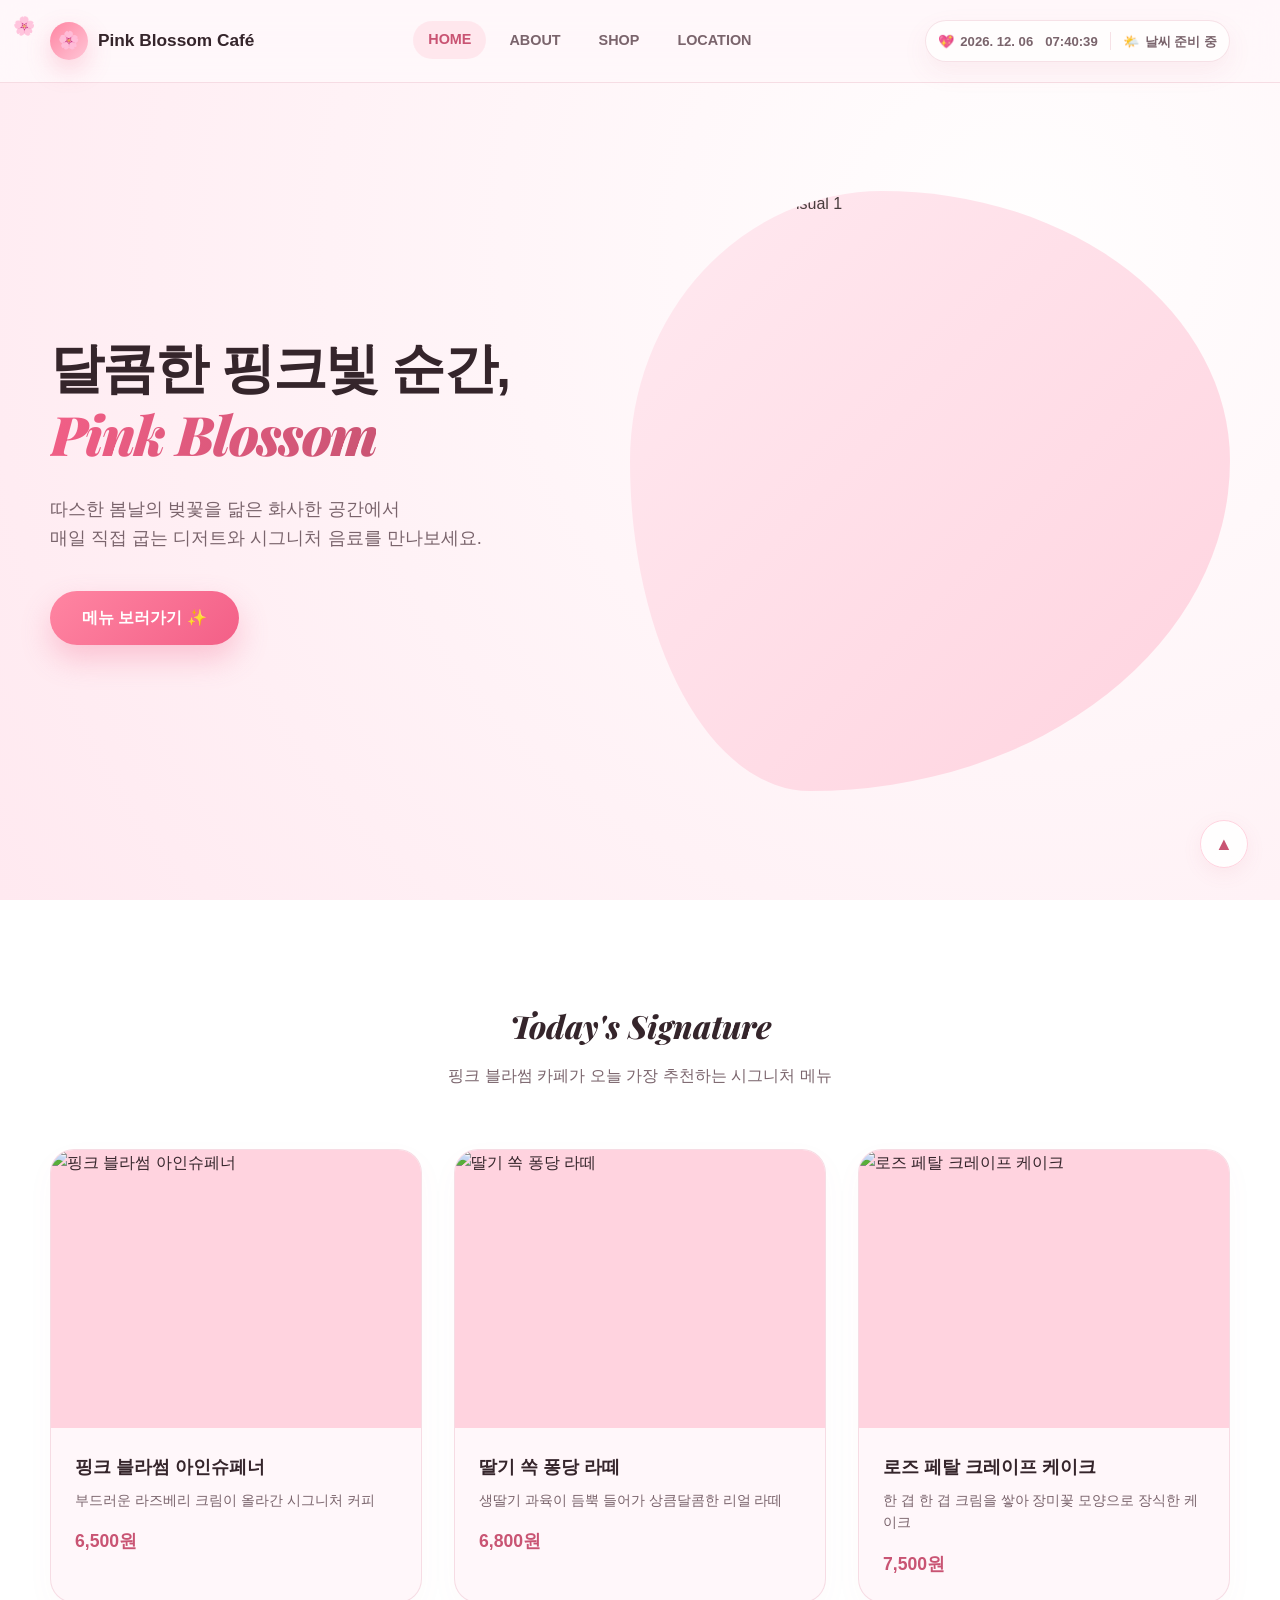
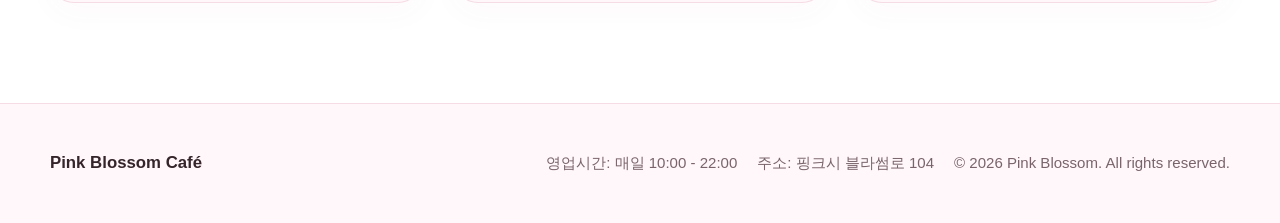
==== index.html @ 277e0fad "first commit: 핑크 블라썸 카페" ====
<!DOCTYPE html>
<html lang="ko">
<head>
    <meta charset="UTF-8">
    <meta name="viewport" content="width=device-width, initial-scale=1.0">
    <title>Pink Blossom Cafe</title>
    <link rel="stylesheet" href="./css/reset.css" />
    <link rel="stylesheet" href="./css/common.css" />
    <link rel="stylesheet" href="./css/index.css" />
</head>
<body>

    <header class="site-header">
        <nav class="gnb">
            <a href="index.html" class="brand">
                <span class="brand-mark">🌸</span>
                <span>Pink Blossom Café</span>
            </a>
            <ul class="nav-links">
                <li><a href="index.html" class="active">HOME</a></li>
                <li><a href="about.html">ABOUT</a></li>
                <li><a href="shop.html">SHOP</a></li>
                <li><a href="location.html">LOCATION</a></li>
            </ul>
            <div class="status-widget">
        <div class="status-item">
            💖 <span id="date-text">0000. 00. 00</span> 
            <span id="clock-text" style="margin-left: 6px;">00:00:00</span>
        </div>
        <div class="status-divider"></div>
        <div class="status-item">🌤️ <span id="weather-text">날씨 불러오는 중</span></div>
    </div>
        </nav>
    </header>

    <main>
        <section class="hero">
            <div class="hero-inner">
                <div class="hero-content">
                    <h1 class="hero-title">달콤한 핑크빛 순간,<br><span>Pink Blossom</span></h1>
                    <p class="hero-lead">따스한 봄날의 벚꽃을 닮은 화사한 공간에서<br>매일 직접 굽는 디저트와 시그니처 음료를 만나보세요.</p>
                    <a href="shop.html" class="hero-action">메뉴 보러가기 ✨</a>
                </div>
               <div class="hero-visual">
            <img src="https://images.unsplash.com/photo-1554118811-1e0d58224f24?auto=format&fit=crop&w=800&q=80" alt="Pink Blossom Cafe Visual 1" class="slide-img active">
            <img src="https://images.unsplash.com/photo-1559925393-8be0ec4767c8?auto=format&fit=crop&w=800&q=80" alt="Pink Blossom Cafe Visual 2" class="slide-img">
            <img src="https://images.unsplash.com/photo-1517248135467-4c7edcad34c4?auto=format&fit=crop&w=800&q=80" alt="Pink Blossom Cafe Visual 3" class="slide-img">
        </div>
            </div>
        </section>

        <section class="featured">
            <div class="featured-inner">
                <div class="section-header">
                    <h2 class="section-title">Today's Signature</h2>
                    <p class="section-lead">핑크 블라썸 카페가 오늘 가장 추천하는 시그니처 메뉴</p>
                </div>
                <div class="menu-grid">
                    <div class="menu-card">
                        <div class="menu-thumb">
                            <img src="https://images.unsplash.com/photo-1572490122747-3968b75cc699?auto=format&fit=crop&w=500&q=80" alt="핑크 블라썸 아인슈페너">
                        </div>
                        <div class="menu-meta">
                            <h3 class="menu-name">핑크 블라썸 아인슈페너</h3>
                            <p class="menu-desc">부드러운 라즈베리 크림이 올라간 시그니처 커피</p>
                            <span class="menu-price">6,500원</span>
                        </div>
                    </div>
                    <div class="menu-card">
                        <div class="menu-thumb">
                            <img src="https://images.unsplash.com/photo-1488477181946-6428a0291777?auto=format&fit=crop&w=500&q=80" alt="딸기 쏙 퐁당 라떼">
                        </div>
                        <div class="menu-meta">
                            <h3 class="menu-name">딸기 쏙 퐁당 라떼</h3>
                            <p class="menu-desc">생딸기 과육이 듬뿍 들어가 상큼달콤한 리얼 라떼</p>
                            <span class="menu-price">6,800원</span>
                        </div>
                    </div>
                    <div class="menu-card">
                        <div class="menu-thumb">
                            <img src="https://images.unsplash.com/photo-1517701604599-bb29b565090c?auto=format&fit=crop&w=500&q=80" alt="로즈 페탈 크레이프 케이크">
                        </div>
                        <div class="menu-meta">
                            <h3 class="menu-name">로즈 페탈 크레이프 케이크</h3>
                            <p class="menu-desc">한 겹 한 겹 크림을 쌓아 장미꽃 모양으로 장식한 케이크</p>
                            <span class="menu-price">7,500원</span>
                        </div>
                    </div>
                </div>
            </div>
        </section>
    </main>

    <footer class="site-footer">
        <div class="footer-inner">
            <div class="footer-brand">Pink Blossom Café</div>
            <ul class="footer-info">
                <li>영업시간: 매일 10:00 - 22:00</li>
                <li>주소: 핑크시 블라썸로 104</li>
                <li>© 2026 Pink Blossom. All rights reserved.</li>
            </ul>
        </div>
    </footer>

        <!-- 첫번째 화면으로 돌아가기 -->
    <div class="back" onclick="window.scrollTo({top: 0, behavior: 'smooth'});"></div>

        <!-- 마우스 이벤트 -->
        <div class="cursor-follower"></div> 

    <script src="js/main.js"></script>
</body>
</html>
---- css/common.css ----
/* css/common.css */

/* 구글 웹폰트 및 프리텐다드 불러오기 */
@import url('https://fonts.googleapis.com/css2?family=Playfair+Display:ital,wght@0,400..900;1,400..900&display=swap');
@import url("https://cdn.jsdelivr.net/gh/orioncactus/pretendard@v1.3.9/dist/web/static/pretendard.css");

/* 2. 전역 본문 폰트 지정 (기본값은 깔끔한 프리텐다드로!) */
body {
    font-family: "Pretendard", -apple-system, BlinkMacSystemFont, system-ui, Roboto, sans-serif;
}

/* 메인 타이틀이나 영어로 된 헤드라인에만 Playfair Display 적용 */
.hero-title span, 
.section-title,
.shop-title,
.story-subtitle {
    font-family: 'Playfair Display', Georgia, serif;
    font-style: italic; 
}

/* 1. 디자인 시스템 변수 및 전역 초기화 */
:root {
    --pink-50: #fff7fa;
    --pink-100: #ffe9f0;
    --pink-200: #ffd3df;
    --pink-400: #ff85a2;
    --pink-500: #f35f87;
    --rose: #c95473;
    --cream: #fffaf6;
    --ink: #35252b;
    --muted: #7a646c;
    --line: rgba(201, 84, 115, 0.16);
    --shadow: 0 18px 45px rgba(201, 84, 115, 0.14);
}

* {
    box-sizing: border-box;
}

html {
    scroll-behavior: smooth;
}

body {
    margin: 0;
    padding-top: 82px;
    color: var(--ink);
    font-family: "Pretendard", "Noto Sans KR", "Apple SD Gothic Neo", Arial, sans-serif;
    line-height: 1.6;
    background: linear-gradient(180deg, var(--pink-50) 0%, #ffffff 48%, var(--cream) 100%);
}

a {
    color: inherit;
    text-decoration: none;
}

img {
    display: block;
    width: 100%;
    height: 100%;
    object-fit: cover;
}

/* 2. 상단 헤더 & 네비게이션 (GNB) */
.site-header {
    position: fixed;
    top: 0;
    left: 0;
    right: 0;
    z-index: 20;
    border-bottom: 1px solid var(--line);
    background: rgba(255, 247, 250, 0.88);
    backdrop-filter: blur(18px);
}

.gnb {
    display: flex;
    align-items: center;
    justify-content: space-between;
    gap: 28px;
    width: min(1180px, calc(100% - 40px));
    min-height: 82px;
    margin: 0 auto;
}

.brand {
    display: inline-flex;
    align-items: center;
    gap: 10px;
    font-size: 1.08rem;
    font-weight: 800;
    white-space: nowrap;
}

.brand-mark {
    display: grid;
    width: 38px;
    height: 38px;
    place-items: center;
    border-radius: 50%;
    color: #ffffff;
    background: linear-gradient(135deg, var(--pink-400), #ffc6d7);
    box-shadow: 0 10px 24px rgba(243, 95, 135, 0.25);
}

.nav-links {
    display: flex;
    align-items: center;
    justify-content: center;
    gap: 8px;
    margin: 0;
    padding: 0;
    list-style: none;
}

.nav-links a {
    display: inline-flex;
    align-items: center;
    min-height: 38px;
    padding: 0 15px;
    border-radius: 999px;
    color: var(--muted);
    font-size: 0.9rem;
    font-weight: 700;
    transition: color 180ms ease, background-color 180ms ease, transform 180ms ease;
}

.nav-links a:hover,
.nav-links a:focus-visible,
.nav-links a.active {
    color: var(--rose);
    background: rgba(255, 133, 162, 0.14);
    transform: translateY(-1px);
    outline: none;
}

/* 3. 날씨 & 시간 위젯 */
.status-widget {
    display: flex;
    align-items: center;
    gap: 12px;
    min-height: 42px;
    padding: 7px 12px;
    border: 1px solid var(--line);
    border-radius: 999px;
    color: var(--muted);
    background: rgba(255, 255, 255, 0.72);
    box-shadow: 0 10px 26px rgba(201, 84, 115, 0.08);
    font-size: 0.82rem;
    font-weight: 700;
    white-space: nowrap;
}

.status-item {
    display: inline-flex;
    align-items: center;
    gap: 6px;
}

.status-divider {
    width: 1px;
    height: 18px;
    background: var(--line);
}

/* 4. 하단 푸터 */
.site-footer {
    padding: 46px 0;
    border-top: 1px solid var(--line);
    background: #fff7fa;
}

.footer-inner {
    display: flex;
    align-items: center;
    justify-content: space-between;
    gap: 28px;
    width: min(1180px, calc(100% - 40px));
    margin: 0 auto;
    color: var(--muted);
    font-size: 0.94rem;
}

.footer-brand {
    color: var(--ink);
    font-size: 1.05rem;
    font-weight: 900;
}

.footer-info {
    display: flex;
    flex-wrap: wrap;
    justify-content: flex-end;
    gap: 10px 20px;
    margin: 0;
    padding: 0;
    list-style: none;
}

/* 5. 헤더/푸터 반응형 미디어쿼리 */
@media (max-width: 920px) {
    body { padding-top: 132px; }
    .gnb { flex-wrap: wrap; justify-content: center; gap: 12px 18px; padding: 14px 0; }
    .brand { flex: 1 1 100%; justify-content: center; }
    .footer-inner { align-items: flex-start; flex-direction: column; }
    .footer-info { justify-content: flex-start; }
}

@media (max-width: 640px) {
    body { padding-top: 178px; }
    .gnb { width: min(100% - 28px, 1180px); }
    .nav-links { width: 100%; justify-content: space-between; gap: 2px; }
    .nav-links a { padding: 0 9px; font-size: 0.78rem; }
    .status-widget { width: 100%; justify-content: center; border-radius: 18px; white-space: normal; }
    .footer-inner { width: min(100% - 28px, 1180px); }
}


/* css/common.css 맨 하단 교체 부착 */

.back {
    /* 1. 화면 우측 하단에 완벽한 원형으로 고정 */
    position: fixed;
    right: 32px;
    bottom: 32px;
    width: 48px;  /* 가로세로 똑같이 줘서 예쁜 정원 만들기 */
    height: 48px;
    z-index: 100;
    
    /* 2. 핑크 블라썸 특유의 맑고 영롱한 유리 효과 */
    background: rgba(255, 255, 255, 0.85);
    backdrop-filter: blur(8px);
    border: 1px solid var(--pink-200);
    border-radius: 50%; /* 완벽한 동그라미 */
    
    /* 3. 내부 화살표(▲) 정중앙 정렬 및 스타일 */
    display: flex;
    align-items: center;
    justify-content: center;
    color: var(--rose);
    font-size: 18px;
    cursor: pointer;
    box-shadow: 0 6px 20px rgba(201, 84, 115, 0.08);
    
    /* 4. 꾸물거림 없는 깔끔한 직선/곡선 모션 세팅 */
    transform: translateY(0);
    /* 찌그러지는 scale 대신 위치(transform)와 부드러운 색상 변화만 타겟팅 */
    transition: transform 0.3s cubic-bezier(0.25, 1, 0.5, 1), 
                background-color 0.2s ease, 
                color 0.2s ease, 
                box-shadow 0.2s ease;
}

/* 텍스트 대신 깔끔하게 위를 가리키는 화살표 기호 가상요소로 심기 */
.back::before {
    content: '▲'; /* 가상 요소로 화살표 배치 */
    font-family: sans-serif;
}

/* 마우스 올렸을 때 (Hover) */
.back:hover {
    background: var(--pink-500);
    color: #ffffff;
    border-color: var(--pink-500);
    box-shadow: 0 10px 24px rgba(243, 95, 135, 0.25);
    
    /* ★ 꾸물거리지 않게 scale(크기 변화)은 빼버리고, 위로 5px만 쇽- 깔끔하게 리프팅! */
    transform: translateY(-5px); 
}

/* 클릭하는 순간 (Active) */
.back:active {
    /* 누르면 제자리로 슥 내려앉는 직관적인 피드백 */
    transform: translateY(-1px);
    background: var(--rose);
    border-color: var(--rose);
}


/* =========================================================
    마우스를 따라다니는 커서 팔로워 스타일
   ========================================================= */
.cursor-follower {
    position: fixed;
    top: 0;
    left: 0;
    width: 24px;
    height: 24px;
    z-index: 9999;
    pointer-events: none; 
    display: flex;
    align-items: center;
    justify-content: center;
    font-size: 18px;
    line-height: 1;
    margin-left: 12px;
    margin-top: 14px;
    opacity: 0.85;
    transition: transform 0.14s cubic-bezier(0.215, 0.610, 0.355, 1);
    will-change: transform;
}
---- css/index.css ----
/* 메인 비주얼 (Hero Section) */
        .hero {
            display: flex;
            align-items: center;
            min-height: calc(100vh - 82px);
            padding: 80px 0;
            background: radial-gradient(circle at 80% 20%, #fffefe 0%, var(--pink-100) 100%);
            overflow: hidden;
        }

        .hero-inner {
            display: flex;
            align-items: center;
            justify-content: space-between;
            gap: 40px;
            width: min(1180px, calc(100% - 40px));
            margin: 0 auto;
        }

        .hero-content {
            flex: 1;
            max-width: 540px;
            animation: fadeUp 1s cubic-bezier(0.16, 1, 0.3, 1) both;
        }

        .hero-title {
            margin: 0 0 24px;
            color: var(--ink);
            font-size: clamp(2.2rem, 5vw, 3.4rem);
            font-weight: 900;
            line-height: 1.18;
            letter-spacing: -0.03em;
        }

        .hero-title span {
            color: var(--rose);
            background: linear-gradient(120deg, var(--pink-500) 0%, var(--rose) 100%);
            background-clip: text; 
            -webkit-background-clip: text;
            -webkit-text-fill-color: transparent;
        }

        .hero-lead {
            margin: 0 0 38px;
            color: var(--muted);
            font-size: clamp(1rem, 2vw, 1.15rem);
            font-weight: 500;
        }

        .hero-action {
            display: inline-flex;
            align-items: center;
            justify-content: center;
            min-height: 54px;
            padding: 0 32px;
            border-radius: 999px;
            color: #ffffff;
            font-weight: 700;
            background: linear-gradient(135deg, var(--pink-400) 0%, var(--pink-500) 100%);
            box-shadow: 0 14px 30px rgba(243, 95, 135, 0.3);
            transition: transform 0.2s ease, box-shadow 0.2s ease;
        }

        .hero-action:hover {
            transform: translateY(-2px);
            box-shadow: 0 18px 38px rgba(243, 95, 135, 0.4);
        }

        .hero-visual {
            position: relative;
            flex: 1;
            max-width: 620px;
            aspect-ratio: 1;
            border-radius: 42% 58% 70% 30% / 45% 45% 55% 55%;
            background: linear-gradient(135deg, var(--pink-100), var(--pink-200));
            overflow: hidden;
            z-index: 2;
        }

        .hero-visual .slide-img {
            position: absolute;
            top: 0;
            left: 0;
            width: 100%;
            height: 100%;
            object-fit: cover;
            opacity: 0;
            filter: sepia(35%) contrast(92%) brightness(96%);
            transform: scale(1.06);
            transition: opacity 1.2s ease-in-out, transform 4s ease-out;
        }

        .hero-visual .slide-img.active {
            opacity: 0.93;
            transform: scale(1);
            z-index: 3;
        }

        @keyframes fadeIn {
            from {
                opacity: 0;
            }
            to {
                opacity: 1;
            }
        }

        /* 메인 추천 메뉴 섹션 */
        .featured {
            padding: 100px 0;
            background: #ffffff;
        }

        .featured-inner {
            width: min(1180px, calc(100% - 40px));
            margin: 0 auto;
        }

        .section-header {
            text-align: center;
            margin-bottom: 60px;
        }

        .section-title {
            margin: 0 0 12px;
            font-size: 2rem;
            font-weight: 800;
        }

        .section-lead {
            margin: 0;
            color: var(--muted);
        }

        .menu-grid {
            display: grid;
            grid-template-columns: repeat(auto-fit, minmax(280px, 1fr));
            gap: 32px;
        }

        .menu-card {
    border: 1px solid var(--line);
    border-radius: 24px;
    background: var(--pink-50);
    box-shadow: 0 10px 30px rgba(201, 84, 115, 0.03);
    overflow: hidden;

    opacity: 0;
    transform: translateY(40px);
    transition: opacity 0.9s cubic-bezier(0.25, 1, 0.5, 1), 
                transform 0.9s cubic-bezier(0.25, 1, 0.5, 1), 
                box-shadow 0.3s ease;
    will-change: opacity, transform;
}

        .menu-card.show {
            opacity: 1;
            transform: translateY(0);
        }

        .menu-card.show:hover {
            transform: translateY(-6px);
            box-shadow: var(--shadow);
            transition: transform 0.3s cubic-bezier(0.16, 1, 0.3, 1), 
                        box-shadow 0.3s ease;
        }

        .menu-grid .menu-card:nth-child(1) { transition-delay: 0s; }
        .menu-grid .menu-card:nth-child(2) { transition-delay: 0.3s; } 
        .menu-grid .menu-card:nth-child(3) { transition-delay: 0.6s; }

        .menu-thumb {
            width: 100%;
            aspect-ratio: 4 / 3;
            background: var(--pink-200);
        }

        .menu-meta {
            padding: 24px;
        }

        .menu-name {
            margin: 0 0 8px;
            font-size: 1.15rem;
            font-weight: 700;
        }

        .menu-desc {
            margin: 0 0 16px;
            color: var(--muted);
            font-size: 0.88rem;
        }

        .menu-price {
            font-size: 1.1rem;
            font-weight: 800;
            color: var(--rose);
        }

        /* 반응형 미디어쿼리 */
        @media (max-width: 920px) {
            .hero-inner { flex-direction: column; text-align: center; padding-top: 40px; }
            .hero-content { max-width: 100%; }
            .hero-visual { width: 80%; max-width: 360px; }
        }
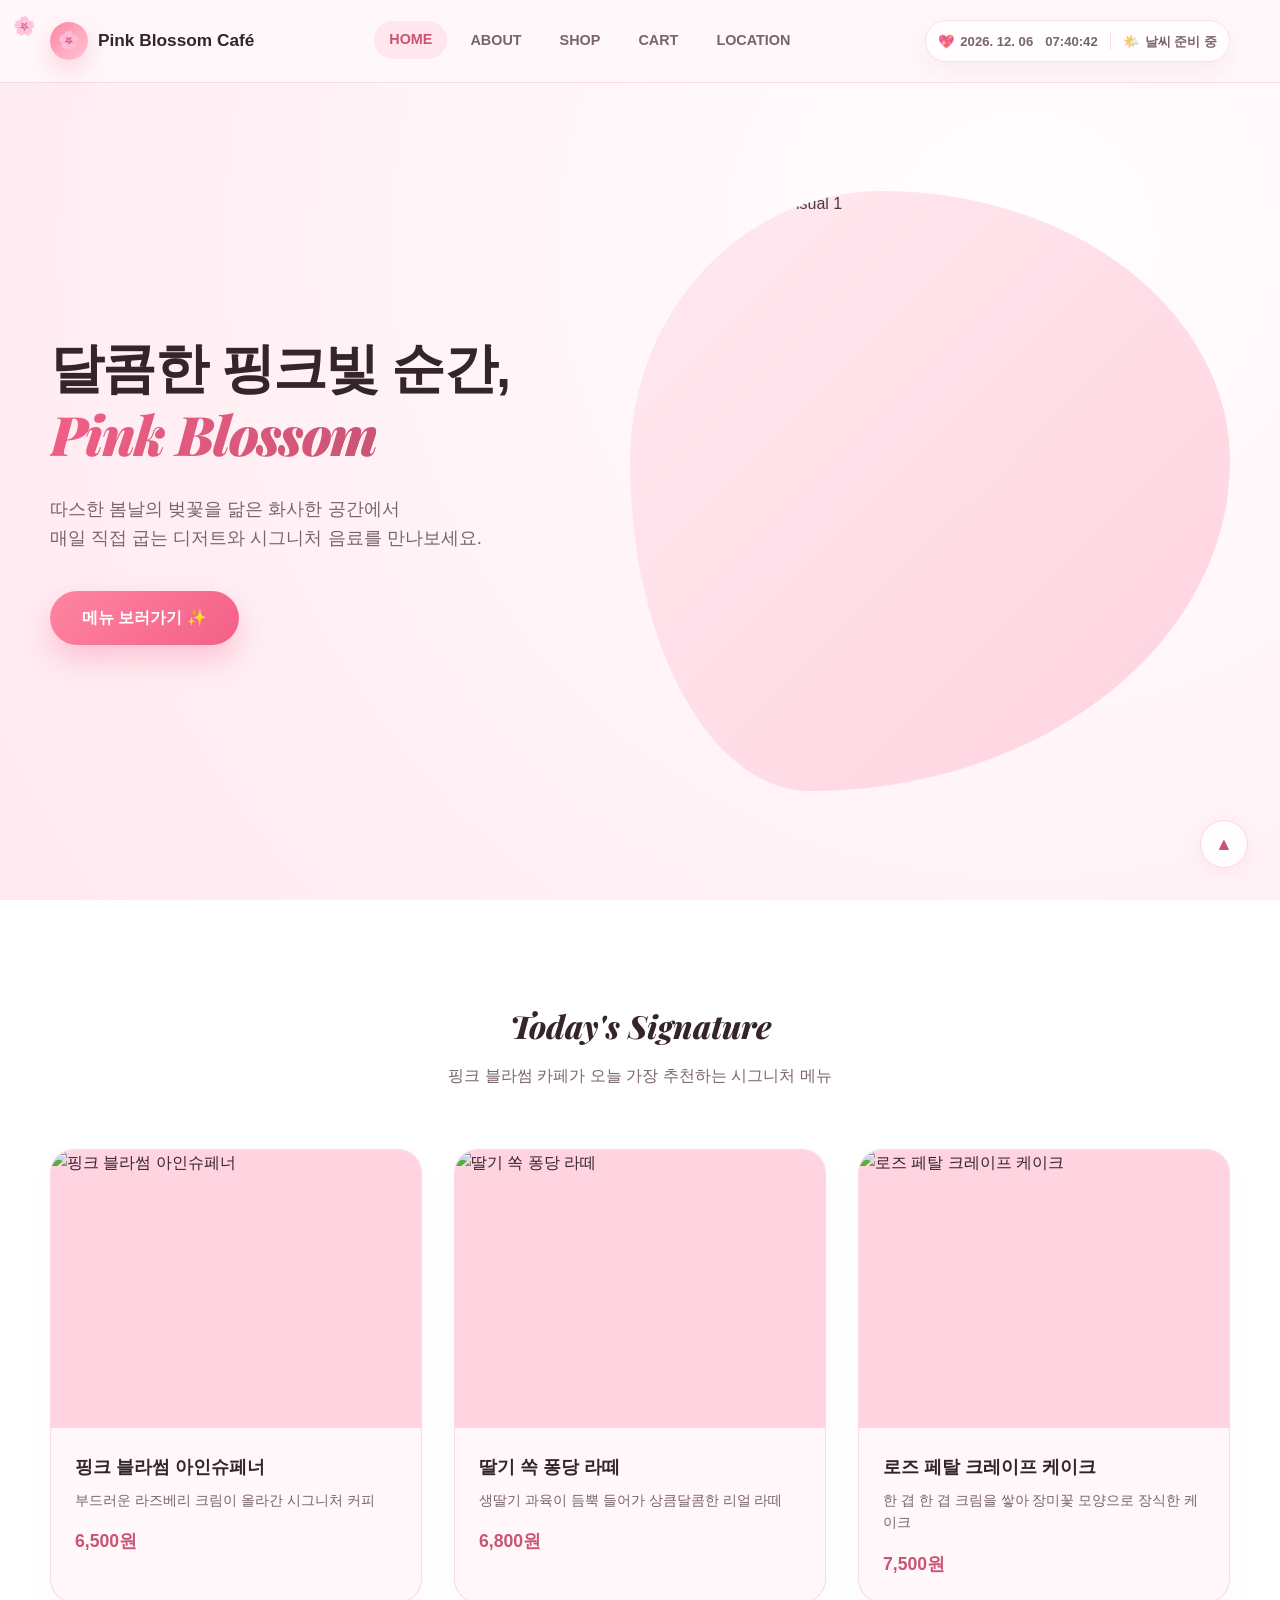
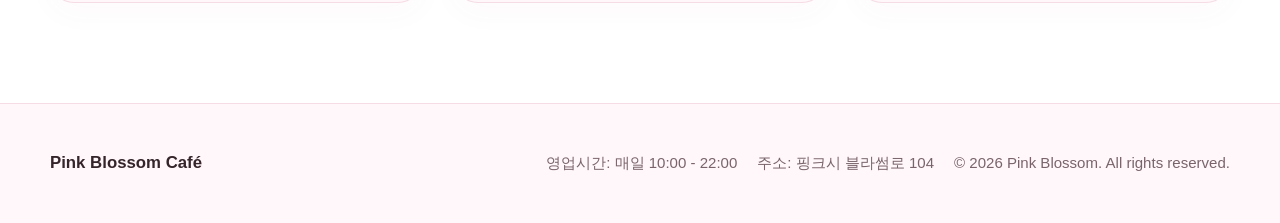
==== commit fb497fc3: "feat: 장바구니 페이지 생성 및 JSON 상품 연동 완료 🌸" ====
--- a/index.html
+++ b/index.html
@@ -20,6 +20,7 @@
                 <li><a href="index.html" class="active">HOME</a></li>
                 <li><a href="about.html">ABOUT</a></li>
                 <li><a href="shop.html">SHOP</a></li>
+                <li><a href="cart.html">CART</a></li>
                 <li><a href="location.html">LOCATION</a></li>
             </ul>
             <div class="status-widget">
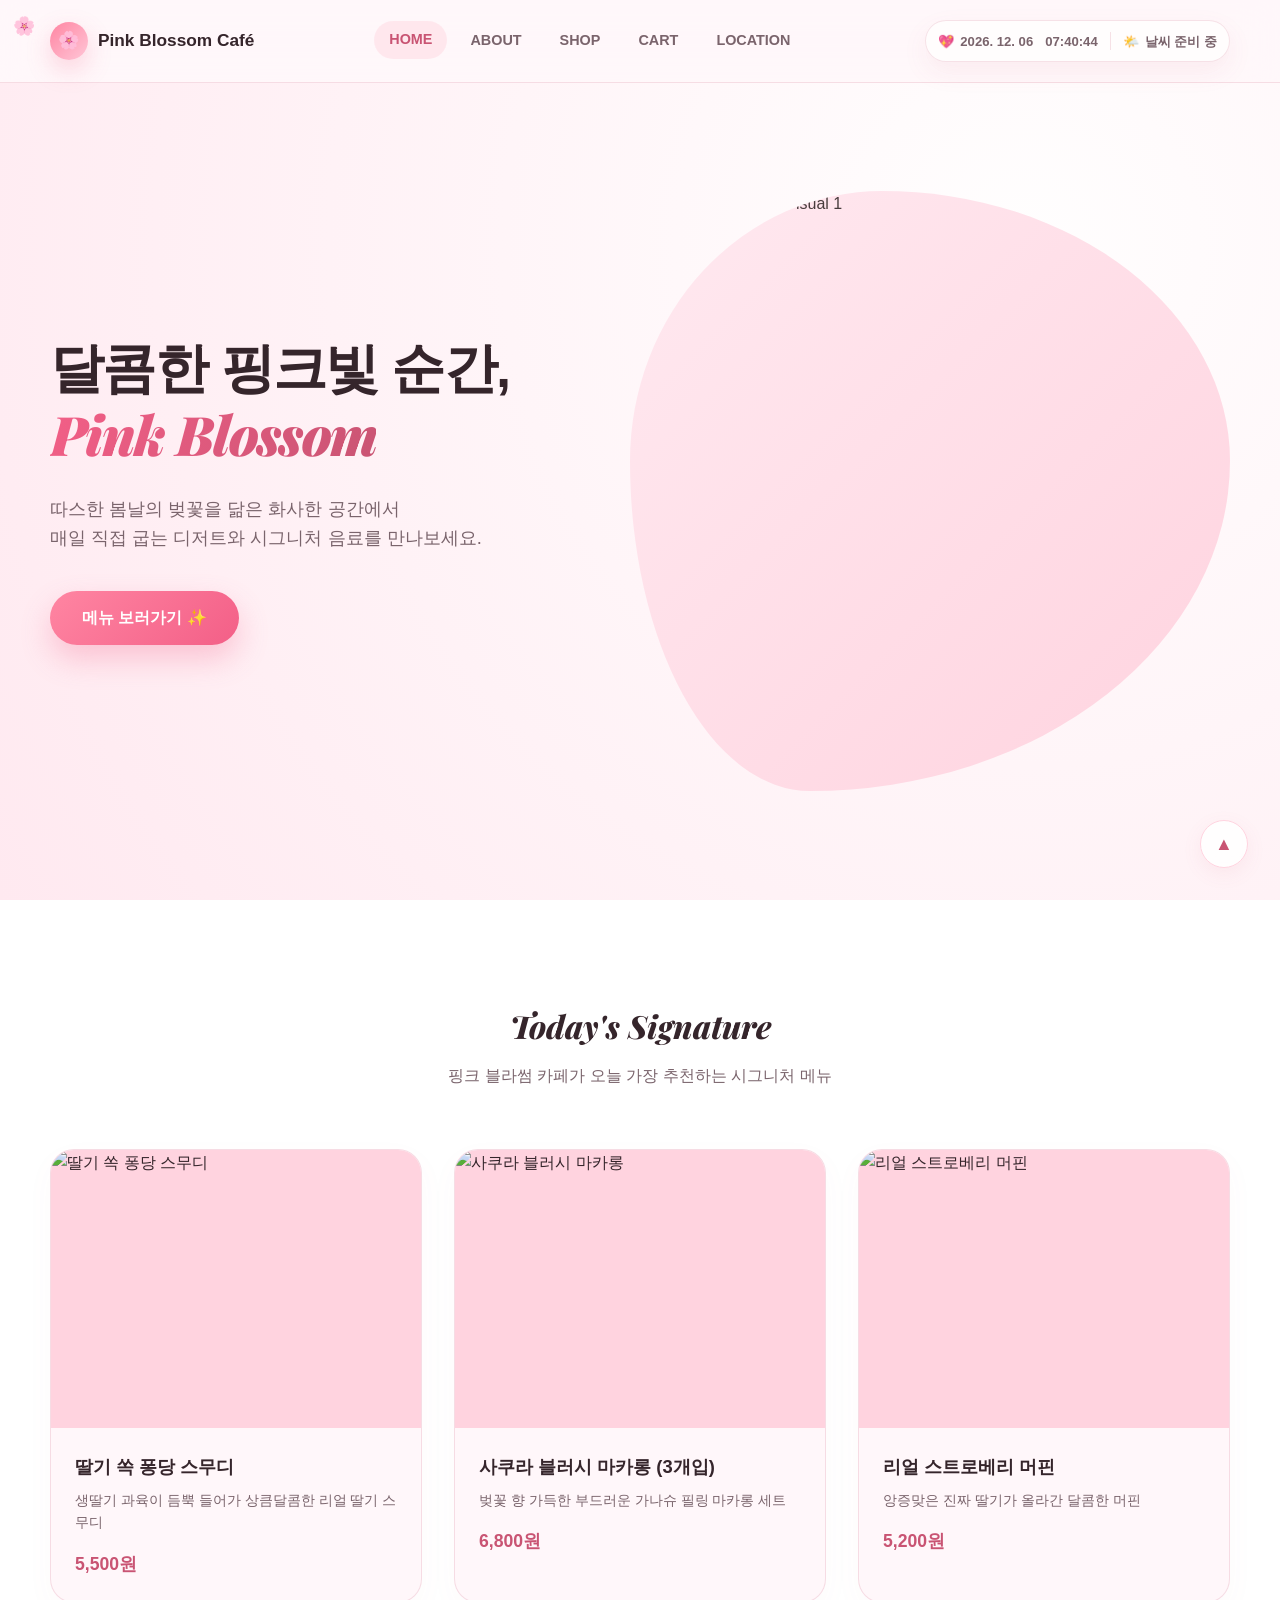
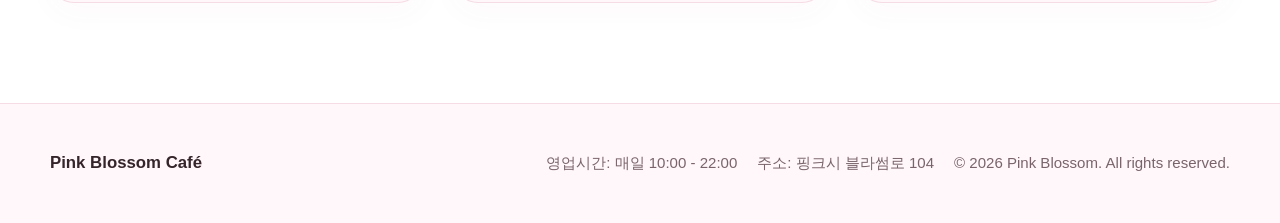
==== commit 938dea75: "feat: 3차 수정 완료" ====
--- a/index.html
+++ b/index.html
@@ -43,9 +43,9 @@
                     <a href="shop.html" class="hero-action">메뉴 보러가기 ✨</a>
                 </div>
                <div class="hero-visual">
-            <img src="https://images.unsplash.com/photo-1554118811-1e0d58224f24?auto=format&fit=crop&w=800&q=80" alt="Pink Blossom Cafe Visual 1" class="slide-img active">
-            <img src="https://images.unsplash.com/photo-1559925393-8be0ec4767c8?auto=format&fit=crop&w=800&q=80" alt="Pink Blossom Cafe Visual 2" class="slide-img">
-            <img src="https://images.unsplash.com/photo-1517248135467-4c7edcad34c4?auto=format&fit=crop&w=800&q=80" alt="Pink Blossom Cafe Visual 3" class="slide-img">
+            <img src="https://images.unsplash.com/photo-1749867828334-242b59ddee71?q=80&w=1170&auto=format&fit=crop&ixlib=rb-4.1.0&ixid=M3wxMjA3fDB8MHxwaG90by1wYWdlfHx8fGVufDB8fHx8fA%3D%3D" alt="Pink Blossom Cafe Visual 1" class="slide-img active">
+            <img src="https://plus.unsplash.com/premium_photo-1683121246270-0bdc3a34b324?q=80&w=1170&auto=format&fit=crop&ixlib=rb-4.1.0&ixid=M3wxMjA3fDB8MHxwaG90by1wYWdlfHx8fGVufDB8fHx8fA%3D%3D" alt="Pink Blossom Cafe Visual 2" class="slide-img">
+            <img src="https://images.unsplash.com/photo-1561334150-b6bfd799db4f?q=80&w=1074&auto=format&fit=crop&ixlib=rb-4.1.0&ixid=M3wxMjA3fDB8MHxwaG90by1wYWdlfHx8fGVufDB8fHx8fA%3D%3D" alt="Pink Blossom Cafe Visual 3" class="slide-img">
         </div>
             </div>
         </section>
@@ -59,32 +59,32 @@
                 <div class="menu-grid">
                     <div class="menu-card">
                         <div class="menu-thumb">
-                            <img src="https://images.unsplash.com/photo-1572490122747-3968b75cc699?auto=format&fit=crop&w=500&q=80" alt="핑크 블라썸 아인슈페너">
+                            <img src="https://images.unsplash.com/photo-1488477181946-6428a0291777?auto=format&fit=crop&w=600&q=80" alt="딸기 쏙 퐁당 스무디">
                         </div>
                         <div class="menu-meta">
-                            <h3 class="menu-name">핑크 블라썸 아인슈페너</h3>
-                            <p class="menu-desc">부드러운 라즈베리 크림이 올라간 시그니처 커피</p>
-                            <span class="menu-price">6,500원</span>
+                            <h3 class="menu-name">딸기 쏙 퐁당 스무디</h3>
+                            <p class="menu-desc">생딸기 과육이 듬뿍 들어가 상큼달콤한 리얼 딸기 스무디</p>
+                            <span class="menu-price">5,500원</span>
                         </div>
                     </div>
                     <div class="menu-card">
                         <div class="menu-thumb">
-                            <img src="https://images.unsplash.com/photo-1488477181946-6428a0291777?auto=format&fit=crop&w=500&q=80" alt="딸기 쏙 퐁당 라떼">
+                            <img src="https://images.unsplash.com/photo-1612198790700-0ff08cb726e5?q=80&w=687&auto=format&fit=crop" alt="사쿠라 블러시 마카롱">
                         </div>
                         <div class="menu-meta">
-                            <h3 class="menu-name">딸기 쏙 퐁당 라떼</h3>
-                            <p class="menu-desc">생딸기 과육이 듬뿍 들어가 상큼달콤한 리얼 라떼</p>
+                            <h3 class="menu-name">사쿠라 블러시 마카롱 (3개입)</h3>
+                            <p class="menu-desc">벚꽃 향 가득한 부드러운 가나슈 필링 마카롱 세트</p>
                             <span class="menu-price">6,800원</span>
                         </div>
                     </div>
                     <div class="menu-card">
                         <div class="menu-thumb">
-                            <img src="https://images.unsplash.com/photo-1517701604599-bb29b565090c?auto=format&fit=crop&w=500&q=80" alt="로즈 페탈 크레이프 케이크">
+                            <img src="https://images.unsplash.com/photo-1563778084459-859099e48677?q=80&w=687&auto=format&fit=crop" alt="리얼 스트로베리 머핀">
                         </div>
                         <div class="menu-meta">
-                            <h3 class="menu-name">로즈 페탈 크레이프 케이크</h3>
-                            <p class="menu-desc">한 겹 한 겹 크림을 쌓아 장미꽃 모양으로 장식한 케이크</p>
-                            <span class="menu-price">7,500원</span>
+                            <h3 class="menu-name">리얼 스트로베리 머핀</h3>
+                            <p class="menu-desc">앙증맞은 진짜 딸기가 올라간 달콤한 머핀</p>
+                            <span class="menu-price">5,200원</span>
                         </div>
                     </div>
                 </div>
